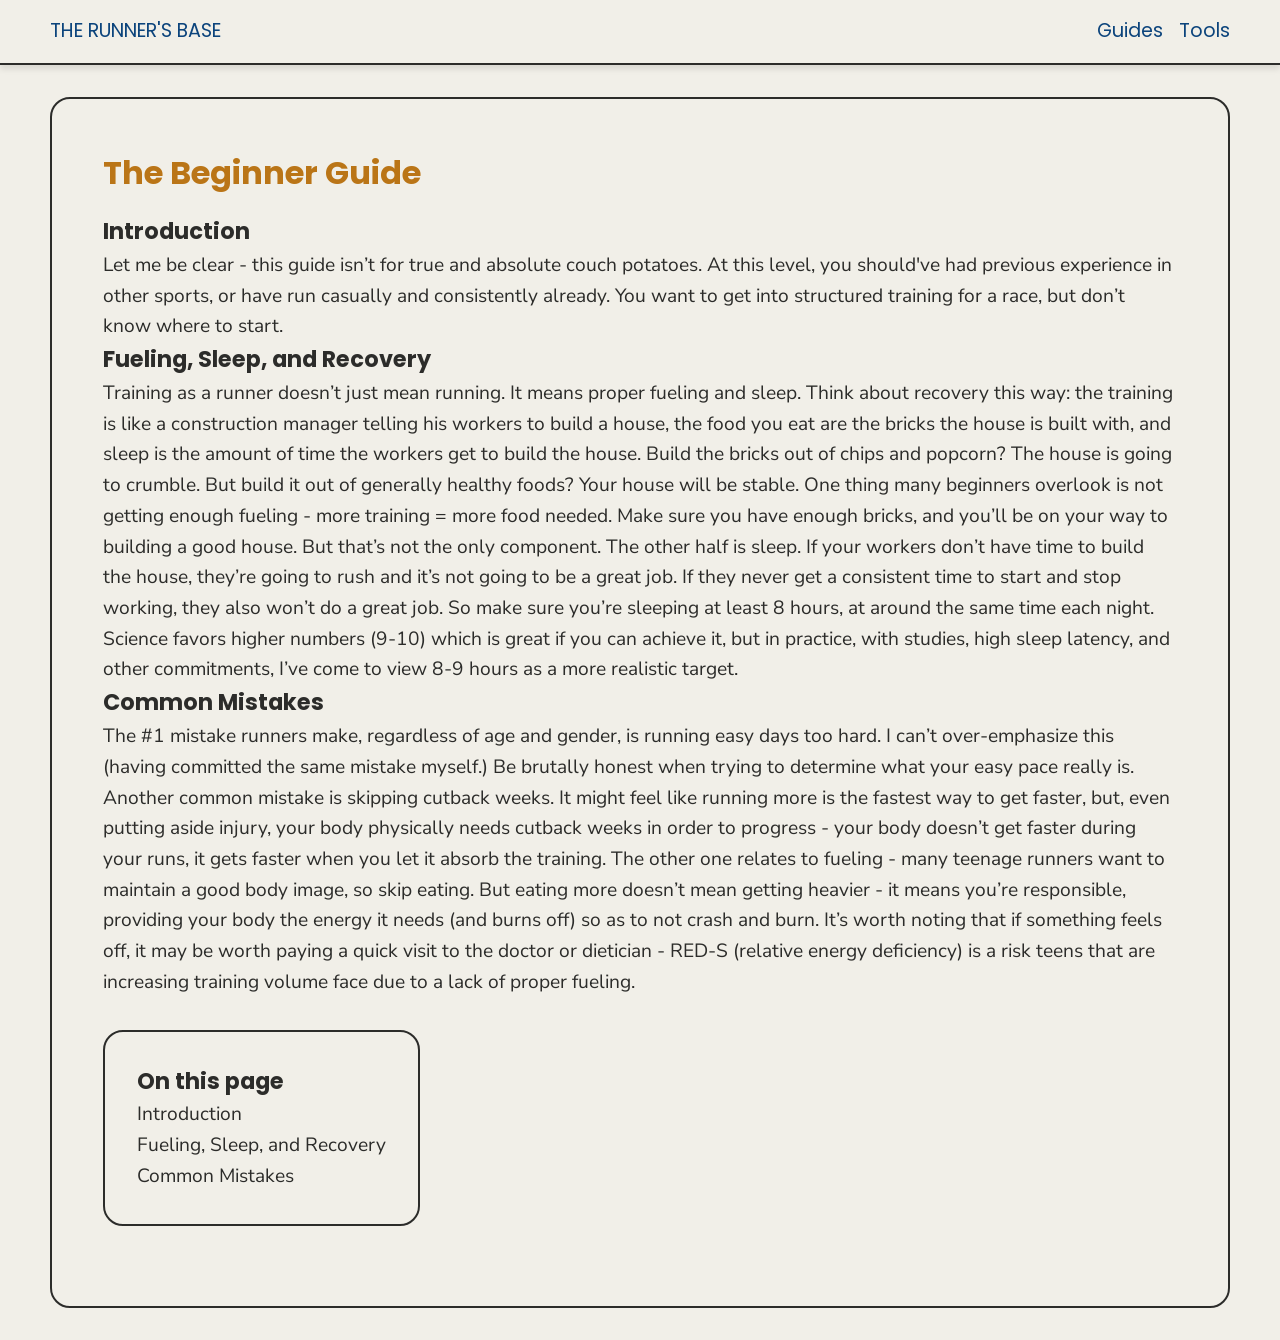
==== beginner_guide.html @ 4d743252 "Create and fill in 'beginner_guide'" ====
<!DOCTYPE html>
<html lang="en">
<head>
    <meta charset="UTF-8">
    <meta name="viewport" content="width=device-width, initial-scale=1.0">
    <title>Guide_ex</title>
    <link rel="stylesheet" href="styles.css">
    <link rel="stylesheet" href="https://fonts.googleapis.com/css2?family=Poppins:wght@500;600&family=Nunito+Sans:wght@400;600&family=IBM+Plex+Mono:wght@500&display=swap">
</head>
<body>
    <header>
        <div class="container header-inner">
          <a class="site-name" href="index.html">THE RUNNER'S BASE</a>

             <nav>
               <ul class="nav-links">
                    <li><a href="guide_ex.html">Guides</a></li>
                    <li><a href="tool_ex.html">Tools</a></li>
                </ul>
            </nav>
        </div>
    </header>

    <main>
        <section class="page-content container box">
            <div class="main-text">
                <h2>The Beginner Guide</h2>
                <div class="article-content">
                    <h3 id="introduction">Introduction</h3>
                    <p>Let me be clear - this guide isn’t for true and absolute couch potatoes. At this level, you should've had previous experience in other sports, or have run casually and consistently already. You want to get into structured training for a race, but don’t know where to start.</p>
                    <h3 id="fueling-sleep-and-recovery">Fueling, Sleep, and Recovery</h3>
                    <p>Training as a runner doesn’t just mean running. It means proper fueling and sleep. Think about recovery this way: the training is like a construction manager telling his workers to build a house, the food you eat are the bricks the house is built with, and sleep is the amount of time the workers get to build the house.
Build the bricks out of chips and popcorn? The house is going to crumble. But build it out of generally healthy foods? Your house will be stable. One thing many beginners overlook is not getting enough fueling - more training = more food needed. Make sure you have enough bricks, and you’ll be on your way to building a good house.
But that’s not the only component. The other half is sleep. If your workers don’t have time to build the house, they’re going to rush and it’s not going to be a great job. If they never get a consistent time to start and stop working, they also won’t do a great job. So make sure you’re sleeping at least 8 hours, at around the same time each night. Science favors higher numbers (9-10) which is great if you can achieve it, but in practice, with studies, high sleep latency, and other commitments, I’ve come to view 8-9 hours as a more realistic target.
</p>
                    <h3 id="common-mistakes">Common Mistakes</h3>
                    <p>The #1 mistake runners make, regardless of age and gender, is running easy days too hard. I can’t over-emphasize this (having committed the same mistake myself.) Be brutally honest when trying to determine what your easy pace really is.
Another common mistake is skipping cutback weeks. It might feel like running more is the fastest way to get faster, but, even putting aside injury, your body physically needs cutback weeks in order to progress - your body doesn’t get faster during your runs, it gets faster when you let it absorb the training. 
The other one relates to fueling - many teenage runners want to maintain a good body image, so skip eating. But eating more doesn’t mean getting heavier - it means you’re responsible, providing your body the energy it needs (and burns off) so as to not crash and burn. It’s worth noting that if something feels off, it may be worth paying a quick visit to the doctor or dietician - RED-S (relative energy deficiency) is a risk teens that are increasing training volume face due to a lack of proper fueling.
</p>
            </div>
            </div>

            <div class="toc box">
                <h3>On this page</h3>
                <ul>
                    <li><a href="#introduction">Introduction</a></li>
                    <li><a href="#fueling-sleep-and-recovery">Fueling, Sleep, and Recovery</a></li>
                    <li><a href="#common-mistakes">Common Mistakes</a></li>
                </ul>
            </div>
        </section>
</body>
</html>
---- styles.css ----
/* Universal Styles*/

*, *::before, *::after {
    box-sizing: border-box; 
    margin: 0;
    padding: 0;
}

:root {
    --primary-color: #0c447c;
    --secondary-color: #ba7517;
    --background-color: #f1efe8;
    --text-color: #2c2c2a;
    --box-color: #2c2c2a;
    --shadow-color: #0000001a;
}

ul { list-style: none; }
ol { list-style: none; }
a { text-decoration: none; color: inherit; }

body {
    font-family: 'Nunito Sans', sans-serif;
    line-height: 1.6;
    font-size: 1.2rem;
    color: var(--text-color);
    background-color: var(--background-color);
}

h1, h2, h3, h4, h5, h6,
button,
nav a,
.site-name {
  font-family: 'Poppins', sans-serif;
}

h1 {
    font-size: 3rem;
    margin-bottom: 1rem;
    color: var(--secondary-color);
}

h2 {
    font-size: 2rem;
    color: var(--secondary-color);
    margin-bottom: 1rem;
}

/* Universal Elements Style */

header {
    padding-block: 1rem;
    border-bottom: 2px solid var(--box-color);
    box-shadow: 0 4px 6px var(--shadow-color);
    color: var(--primary-color);

    position: sticky;
    top: 0;
    z-index: 1000;
    background-color: var(--background-color);
}

.header-inner {
    display: flex;
    justify-content: space-between;
    align-items: center;
}

nav ul {
    display: flex;
    gap: 1rem;
}

.container {
    width: min(1300px, 100% - 100px);
    margin-inline: auto;
}

.box {
    display: flex;
    padding: 3rem clamp(1.5rem, 4vw, 4rem);
    margin-block: 2rem;
    border-radius: 20px;
    border: 2px solid var(--box-color);
}

/* Home Page */

.hero-box {
    justify-content: space-between;
    align-items: flex-start;

    min-height: 60vh;
}

.navigate-card-container {
    padding: 1.5rem;
    min-width: 40vh;

    border: 3px solid var(--box-color);
    border-radius: 10px;
    box-shadow: 0 4px 6px var(--shadow-color);
}

.nav-steps {
    display: flex;
    flex-direction: column;
    gap: 15px;
    margin-top: 1rem;
}

.nav-steps li {
    display: flex;
    align-items: center;
    gap: 10px;
}

.nav-card-circle {
    display: flex;
    justify-content: center;
    align-items: center;
    flex-shrink: 0;

    border: 2px solid var(--box-color);
    width: 27px;
    height: 27px;
    
    border-radius: 50%;
    background-color: #ba7617c4;
    font-size: 0.9rem;
    font-weight: bold;
}

.about {
    flex-direction: column;

    min-height: 20vh;
    padding: 2rem clamp(1.5rem, 4vw, 4rem);
}

footer {
    margin: 1rem;
}

/* Article Site */

.page-content {
    display: flex;
    justify-content: space-between;
    align-items: flex-start;
    flex-wrap: wrap;
}

.toc {
    flex-direction: column;
    padding: 2rem;
}
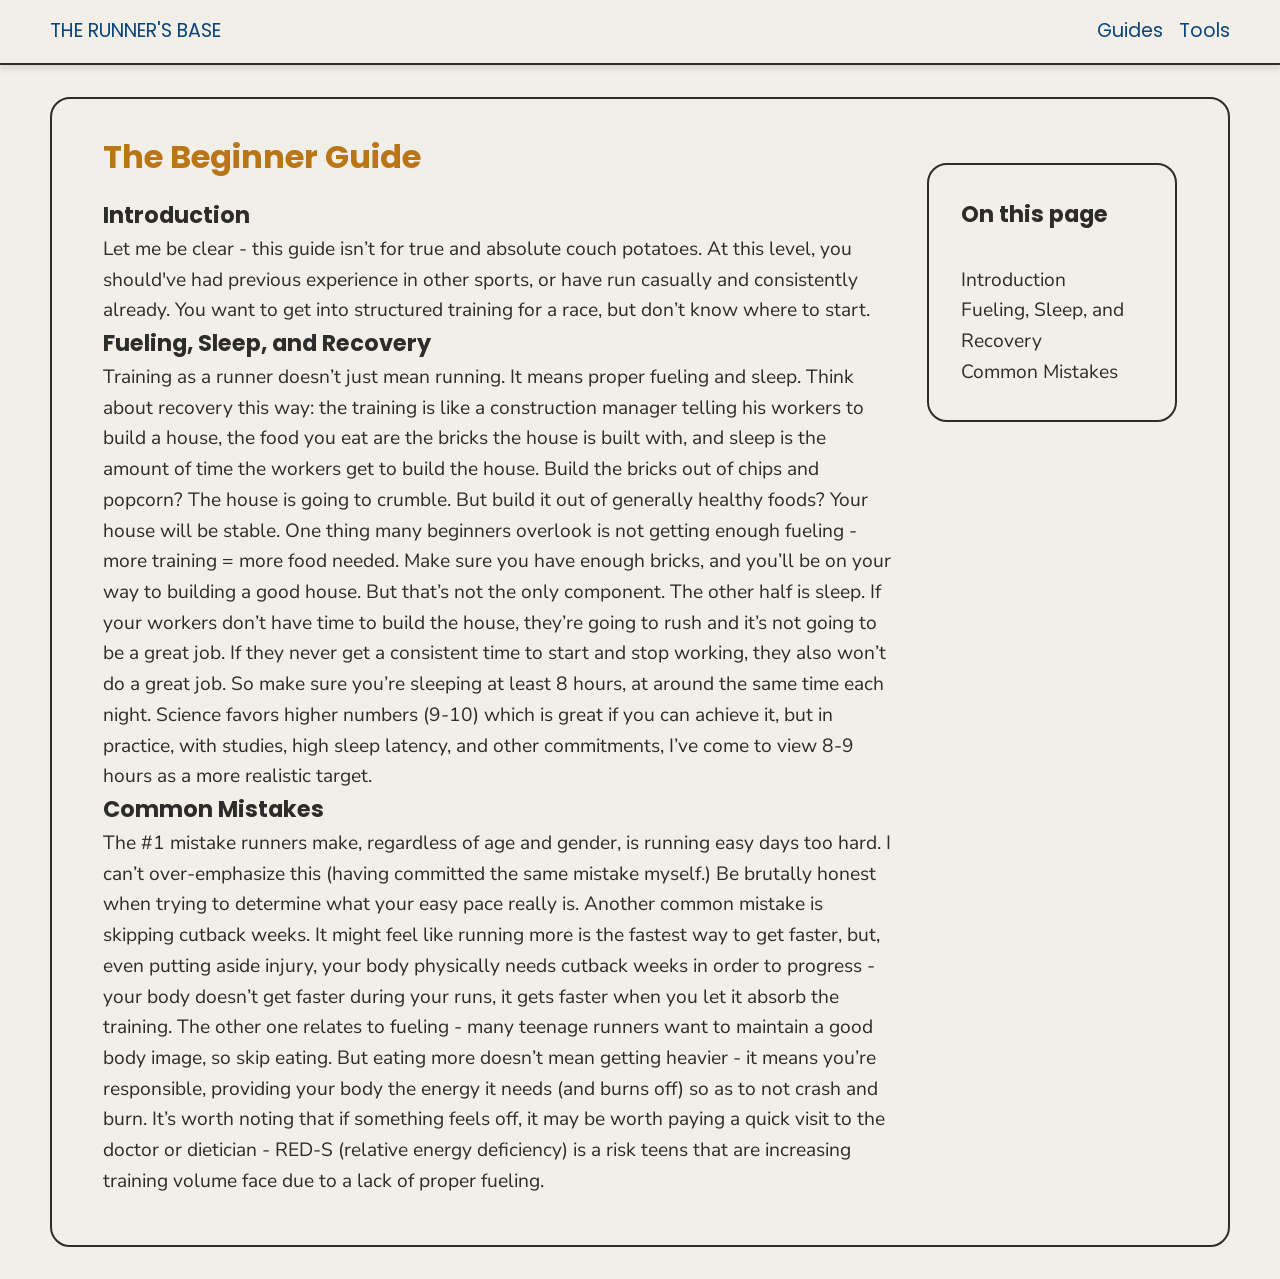
==== commit 82ff2447: "Add styles to 'beginner_guide'" ====
--- a/beginner_guide.html
+++ b/beginner_guide.html
@@ -3,7 +3,7 @@
 <head>
     <meta charset="UTF-8">
     <meta name="viewport" content="width=device-width, initial-scale=1.0">
-    <title>Guide_ex</title>
+    <title>The Beginner Guide</title>
     <link rel="stylesheet" href="styles.css">
     <link rel="stylesheet" href="https://fonts.googleapis.com/css2?family=Poppins:wght@500;600&family=Nunito+Sans:wght@400;600&family=IBM+Plex+Mono:wght@500&display=swap">
 </head>
--- a/styles.css
+++ b/styles.css
@@ -142,16 +142,52 @@
     margin: 1rem;
 }
 
-/* Article Site */
+/* Article Site (mobile first) */
 
 .page-content {
     display: flex;
-    justify-content: space-between;
-    align-items: flex-start;
-    flex-wrap: wrap;
+    flex-direction: column;
+    gap: 2rem;
+    padding-top: 2rem;
 }
 
 .toc {
-    flex-direction: column;
+    order: -1;
     padding: 2rem;
+    width: 100%;
+    gap: 1rem;
+}
+
+.toc h3 {
+    margin-bottom: 1rem;
+}
+
+.toc a:hover {
+    color: var(--secondary-color);
+}
+
+/* Article Site (desktop) */
+
+@media (min-width: 800px) {
+    .page-content {
+        flex-direction: row;
+        align-items: flex-start;
+    }
+
+    .main-text {
+        flex: 1;
+        padding-right: 0rem;
+    }
+
+    .toc {
+        display: flex;
+        flex-direction: column;
+        
+        order: 0;
+        width: 250px;
+        flex-shrink: 0;
+        
+        position: sticky;
+        top: 120px;
+    }
 }
